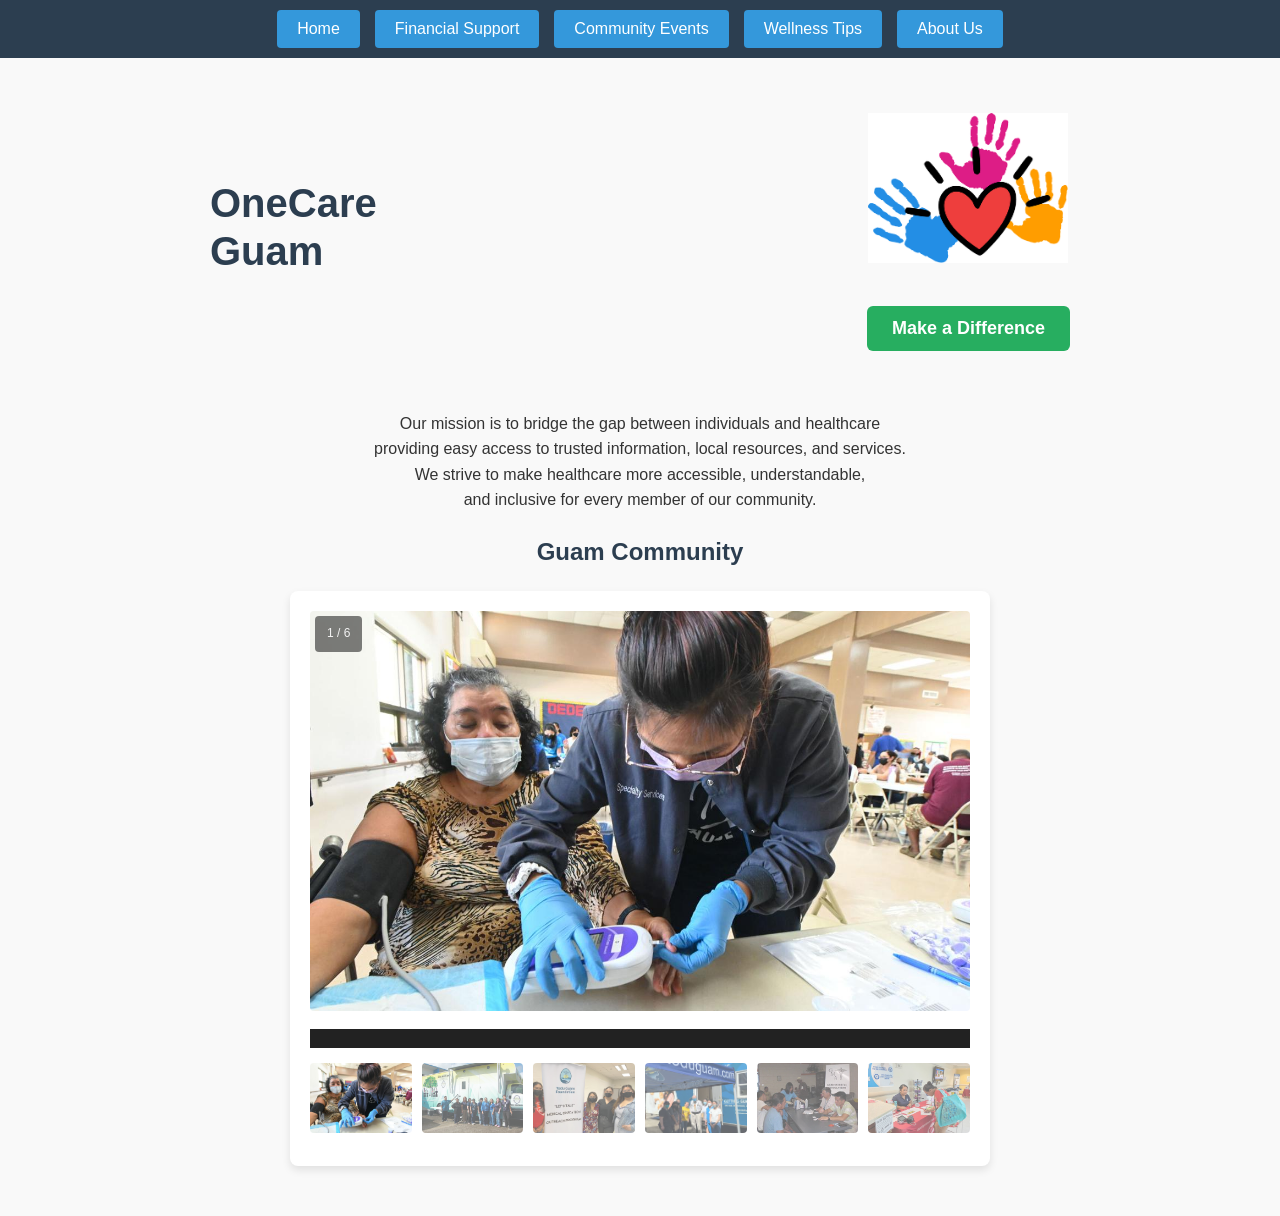
==== index.html @ 42ade92b "testing new changes" ====
<!DOCTYPE html>
<html lang="en">
<head>
    <meta charset="UTF-8">
    <meta name="viewport" content="width=device-width, initial-scale=1.0">
    <title>OneCare Guam</title>
    <!-- Global Styles -->
    <link rel="stylesheet" href="styles/style.css">
    <!-- Page-Specific Styles for Home/Index -->
    <link rel="stylesheet" href="styles/index.css">
</head>

<body>

<div id="navbarHolder"></div>

<div class="content-container">
    <!-- Left Side: Main Title -->
    <div class="title-side">
        <h1>OneCare <br> Guam</h1>
    </div>
   
    <!-- Right Side: Logo & Donate Button stacked together -->
    <div class="header-right">
        <div class="hands">
            <img src="assets/Logo1.png" width="200" height="150" alt="OneCare Guam Logo">
        </div>
     
        <div class="donate">
            <a href="https://gofundme.com" target="_blank" rel="noopener noreferrer">
                <button class="donatebutton">Make a Difference</button>
            </a>
        </div>
    </div>
</div>

<p class="mission-statement">
    Our mission is to bridge the gap between individuals and healthcare
    <br>providing easy access to trusted information, local resources, and services.
    <br>We strive to make healthcare more accessible, understandable,
    <br>and inclusive for every member of our community.
</p>

<h2 class="section-title">Guam Community</h2>

<div class="container">
  <div class="mySlides">
    <div class="numbertext">1 / 6</div>
    <img src="assets/or1.jpg" alt="Blood sugar screening at Dededo Senior Citizens Center">
  </div>

  <div class="mySlides">
    <div class="numbertext">2 / 6</div>
    <img src="assets/or2.jpg" alt="DPHSS Mobile Health Clinic">
  </div>

  <div class="mySlides">
    <div class="numbertext">3 / 6</div>
    <img src="assets/or3.webp" alt="Todu Guam Foundation Prevention and Education program">
  </div>
    
  <div class="mySlides">
    <div class="numbertext">4 / 6</div>
    <img src="assets/or4.webp" alt="Todu Guam Mobile Care Clinic">
  </div>

  <div class="mySlides">
    <div class="numbertext">5 / 6</div>
    <img src="assets/or5.webp" alt="Homeless health outreach at Salvation Army">
  </div>
    
  <div class="mySlides">
    <div class="numbertext">6 / 6</div>
    <img src="assets/or6.jpg" alt="Back-to-School Immunization Outreach">
  </div>

  <div class="caption-container">
    <p id="caption"></p>
  </div>

  <div class="row">
    <div class="column">
      <img class="demo cursor" src="assets/or1.jpg" style="width:100%" onclick="currentSlide(1)" alt="Thumbnail 1">
      <div class="overlay">
        A resident receives a blood sugar screening during a Guam Regional Medical City health outreach at the Dededo Senior Citizens Center. The event provided free health screenings and medical services for Guam residents from the Federated States of Micronesia, helping improve access to preventive care and health education.
      </div>
    </div> 

    <div class="column">
      <img class="demo cursor" src="assets/or2.jpg" style="width:100%" onclick="currentSlide(2)" alt="Thumbnail 2">
      <div class="overlay">
        The DPHSS Mobile Health Clinic brings free health screenings, preventive care, and health education directly to Guam's communities, improving access to care for underserved residents and connecting them with ongoing health services.
      </div>
    </div>

    <div class="column">
      <img class="demo cursor" src="assets/or3.webp" style="width:100%" onclick="currentSlide(3)" alt="Thumbnail 3">
      <div class="overlay">
        Todu Guam Foundation’s Prevention and Education program promotes proactive well-being through “Let’s Talk” forums and preventive health services. The program encourages positive lifestyle changes, covers broad health topics, and holds talks across the community.
      </div>
    </div>

    <div class="column">
      <img class="demo cursor" src="assets/or4.webp" style="width:100%" onclick="currentSlide(4)" alt="Thumbnail 4">
      <div class="overlay">
        The Todu Guam Mobile Care Clinic brings free primary and preventive health services directly to underserved communities, reducing transportation barriers and improving access to care. Services include medical checkups, immunizations, vision and oral screenings, physical exams, and other basic health care at no cost.
      </div>
    </div>

    <div class="column">
      <img class="demo cursor" src="assets/or5.webp" style="width:100%" onclick="currentSlide(5)" alt="Thumbnail 5">
      <div class="overlay">
        The Guam Medical Association held a homeless health outreach at the Salvation Army Light House Recovery Center, providing free health consultations and blood pressure screenings to support the community's health needs.
      </div>    
    </div>

    <div class="column">
      <img class="demo cursor" src="assets/or6.jpg" style="width:100%" onclick="currentSlide(6)" alt="Thumbnail 6">
      <div class="overlay">
        The Department of Public Health and Social Services hosted a Back-to-School Immunization Outreach, providing free routine vaccinations for eligible children to help families prepare for the school year and improve access to preventive health care.
      </div>
    </div>
  </div>
</div>

<script src="scripts/navbar.js"></script>
</body>
</html>
---- styles/style.css ----
/* --- Global Resets & Layout --- */
* {
  box-sizing: border-box;
  margin: 0;
  padding: 0;
}

body {
  font-family: Arial, sans-serif;
  background-color: #f9f9f9;
  color: #333;
  line-height: 1.6;
  padding-bottom: 50px;
}

/* --- Shared Navigation Bar Style --- */
.navbar {
  display: flex;
  justify-content: center;
  background-color: #2c3e50;
  padding: 10px 0;
  gap: 15px;
}

.buttonStyle {
  background-color: #3498db;
  color: white;
  border: none;
  padding: 10px 20px;
  cursor: pointer;
  font-size: 16px;
  border-radius: 4px;
  transition: background-color 0.3s ease;
}

.buttonStyle:hover {
  background-color: #2980b9;
}

/* --- Shared Headers & Text --- */
.header h1, h2.section-title {
  text-align: center;
  margin: 20px 0;
  color: #2c3e50;
}

p {
  text-align: center;
  margin: 15px auto;
  max-width: 800px;
  padding: 0 20px;
}

/* --- Shared Bottom Logo Style --- */
.botlogo {
  text-align: center;
  margin-top: 40px;
}
---- styles/index.css ----
/* --- Index / Home Specific Layout --- */
/* --- Index / Home Specific Layout --- */
.content-container {
  display: flex;
  flex-direction: row;
  justify-content: space-between;
  align-items: center;
  max-width: 900px;
  margin: 40px auto;
  padding: 0 20px;
}

.title-side h1 {
  font-size: 3rem;
  color: #2c3e50;
  line-height: 1.2;
  text-align: left;
}

/* Groups the hands logo and button on the right */
.header-right {
  display: flex;
  flex-direction: column;
  align-items: center;
  text-align: center;
}

.hands {
  margin-bottom: 10px;
}

.donate {
  margin-top: 5px;
}

.donatebutton {
  background-color: #27ae60;
  color: white;
  padding: 12px 25px;
  font-size: 18px;
  border: none;
  border-radius: 6px;
  cursor: pointer;
  font-weight: bold;
  transition: background-color 0.3s ease;
}

.donatebutton:hover {
  background-color: #219653;
}

.content-container h1 {
  font-size: 2.5rem;
  color: #2c3e50;
  margin-bottom: 15px;
}

.hands {
  margin: 15px 0;
}

.donate {
  margin: 20px 0;
}

.donatebutton {
  background-color: #27ae60;
  color: white;
  padding: 12px 25px;
  font-size: 18px;
  border: none;
  border-radius: 6px;
  cursor: pointer;
  font-weight: bold;
  transition: background-color 0.3s ease;
}

.donatebutton:hover {
  background-color: #219653;
}

/* --- Slideshow / Gallery Specific Styles (Home Page) --- */
.container {
  position: relative;
  max-width: 700px;
  margin: auto;
  background: white;
  padding: 20px;
  box-shadow: 0 4px 8px rgba(0,0,0,0.1);
  border-radius: 8px;
}

.mySlides {
  display: none;
  text-align: center;
}

.mySlides img {
  width: 100%;
  height: 400px;
  object-fit: cover;
  border-radius: 4px;
}

.numbertext {
  color: #f2f2f2;
  font-size: 12px;
  padding: 8px 12px;
  position: absolute;
  background: rgba(0, 0, 0, 0.5);
  border-radius: 4px;
  top: 25px;
  left: 25px;
}

.caption-container {
  text-align: center;
  background-color: #222;
  padding: 2px 16px;
  color: white;
  margin-top: 10px;
}

.row {
  display: flex;
  gap: 10px;
  margin-top: 15px;
  overflow-x: auto;
  padding-bottom: 5px;
}

.column {
  flex: 1;
  cursor: pointer;
  position: relative;
}

.demo {
  opacity: 0.6;
  transition: opacity 0.3s ease;
  border-radius: 4px;
  height: 70px;
  object-fit: cover;
}

.active, .demo:hover {
  opacity: 1;
}

/* Overlay description box styling */
.overlay {
  display: none;
  font-size: 14px;
  background: #f1f1f1;
  padding: 10px;
  margin-top: 10px;
  border-radius: 4px;
  color: #333;
  text-align: left;
}
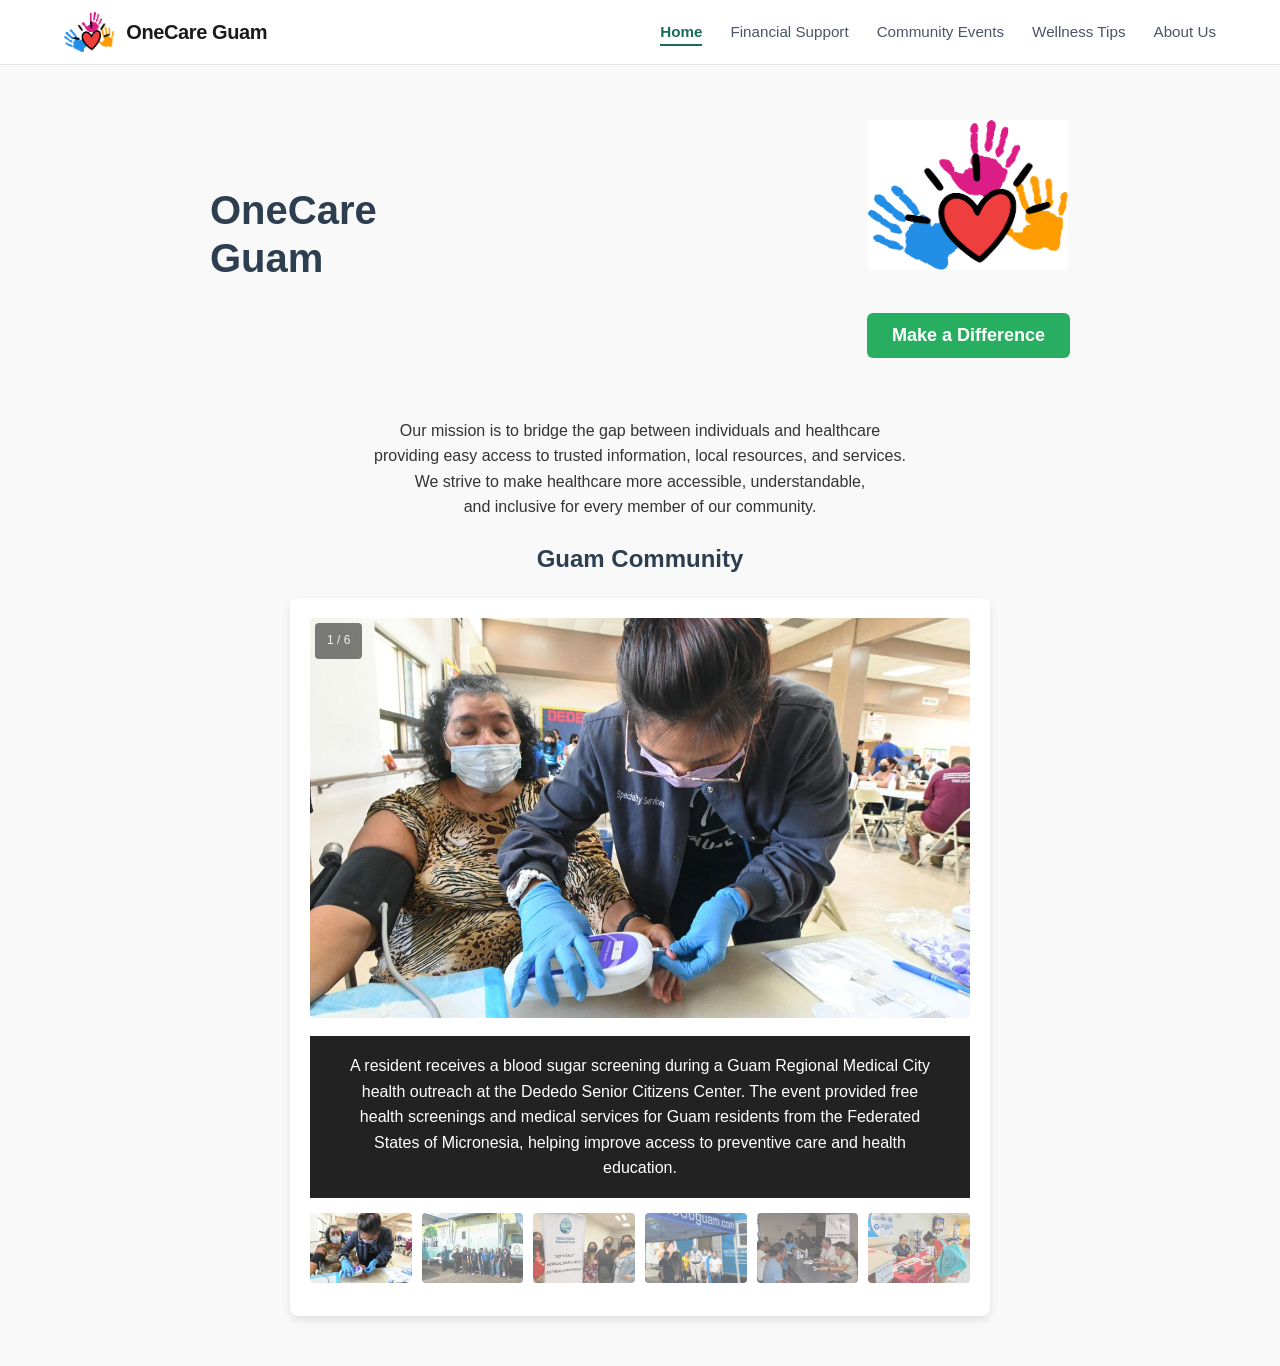
==== commit 9e6da467: "revamp header" ====
--- a/index.html
+++ b/index.html
@@ -41,6 +41,7 @@
     <br>and inclusive for every member of our community.
 </p>
 
+<!-- Handles picture slider. Uses a container and says how many pics there are -->
 <h2 class="section-title">Guam Community</h2>
 
 <div class="container">
@@ -123,6 +124,8 @@
   </div>
 </div>
 
+<!-- Separate scripts for Navigation and Carousel -->
 <script src="scripts/navbar.js"></script>
+<script src="scripts/imageCarousel.js"></script>
 </body>
 </html>
--- a/styles/style.css
+++ b/styles/style.css
@@ -13,24 +13,74 @@
   padding-bottom: 50px;
 }
 
-/* --- Shared Navigation Bar Style --- */
-.navbar {
-  display: flex;
-  justify-content: center;
-  background-color: #2c3e50;
-  padding: 10px 0;
-  gap: 15px;
+/* --- Shared Navigation Bar --- */
+.site-navbar {
+  background-color: #ffffff;
+  border-bottom: 1px solid #e5e5e5;
+  width: 100%;
+  position: sticky;
+  top: 0;
+  z-index: 1000;
 }
 
-.buttonStyle {
-  background-color: #3498db;
-  color: white;
-  border: none;
-  padding: 10px 20px;
-  cursor: pointer;
-  font-size: 16px;
-  border-radius: 4px;
-  transition: background-color 0.3s ease;
+.nav-container {
+  max-width: 1200px;
+  margin: 0 auto;
+  padding: 12px 24px;
+  display: flex;
+  align-items: center;
+  justify-content: space-between;
+}
+
+/* Brand & Logo */
+.nav-brand {
+  display: flex;
+  align-items: center;
+  gap: 12px;
+  text-decoration: none;
+  color: #1a1a1a;
+}
+
+.nav-logo-img {
+  height: 40px;
+  width: auto;
+  object-fit: contain;
+}
+
+.nav-brand-title {
+  font-size: 1.25rem;
+  font-weight: 700;
+  letter-spacing: -0.02em;
+  color: #1a1a1a;
+}
+
+.nav-links {
+  display: flex;
+  list-style: none;
+  gap: 28px;
+  margin: 0;
+  padding: 0;
+}
+
+.nav-links a {
+  text-decoration: none;
+  color: #4a5568;
+  font-size: 0.95rem;
+  font-weight: 500;
+  padding-bottom: 4px;
+  border-bottom: 2px solid transparent;
+  transition: all 0.2s ease-in-out;
+}
+
+.nav-links a:hover {
+  color: #1a6b5c;
+  border-bottom-color: #1a6b5c;
+}
+
+.nav-links a.active {
+  color: #1a6b5c;
+  font-weight: 600;
+  border-bottom: 2px solid #1a6b5c;
 }
 
 .buttonStyle:hover {
@@ -55,4 +105,19 @@
 .botlogo {
   text-align: center;
   margin-top: 40px;
+}
+
+/* Responsive adjustment for smaller screens */
+@media (max-width: 768px) {
+  .nav-container {
+    flex-direction: column;
+    gap: 12px;
+    padding: 12px 16px;
+  }
+  
+  .nav-links {
+    gap: 16px;
+    flex-wrap: wrap;
+    justify-content: center;
+  }
 }
--- a/styles/index.css
+++ b/styles/index.css
@@ -1,4 +1,3 @@
-/* --- Index / Home Specific Layout --- */
 /* --- Index / Home Specific Layout --- */
 .content-container {
   display: flex;
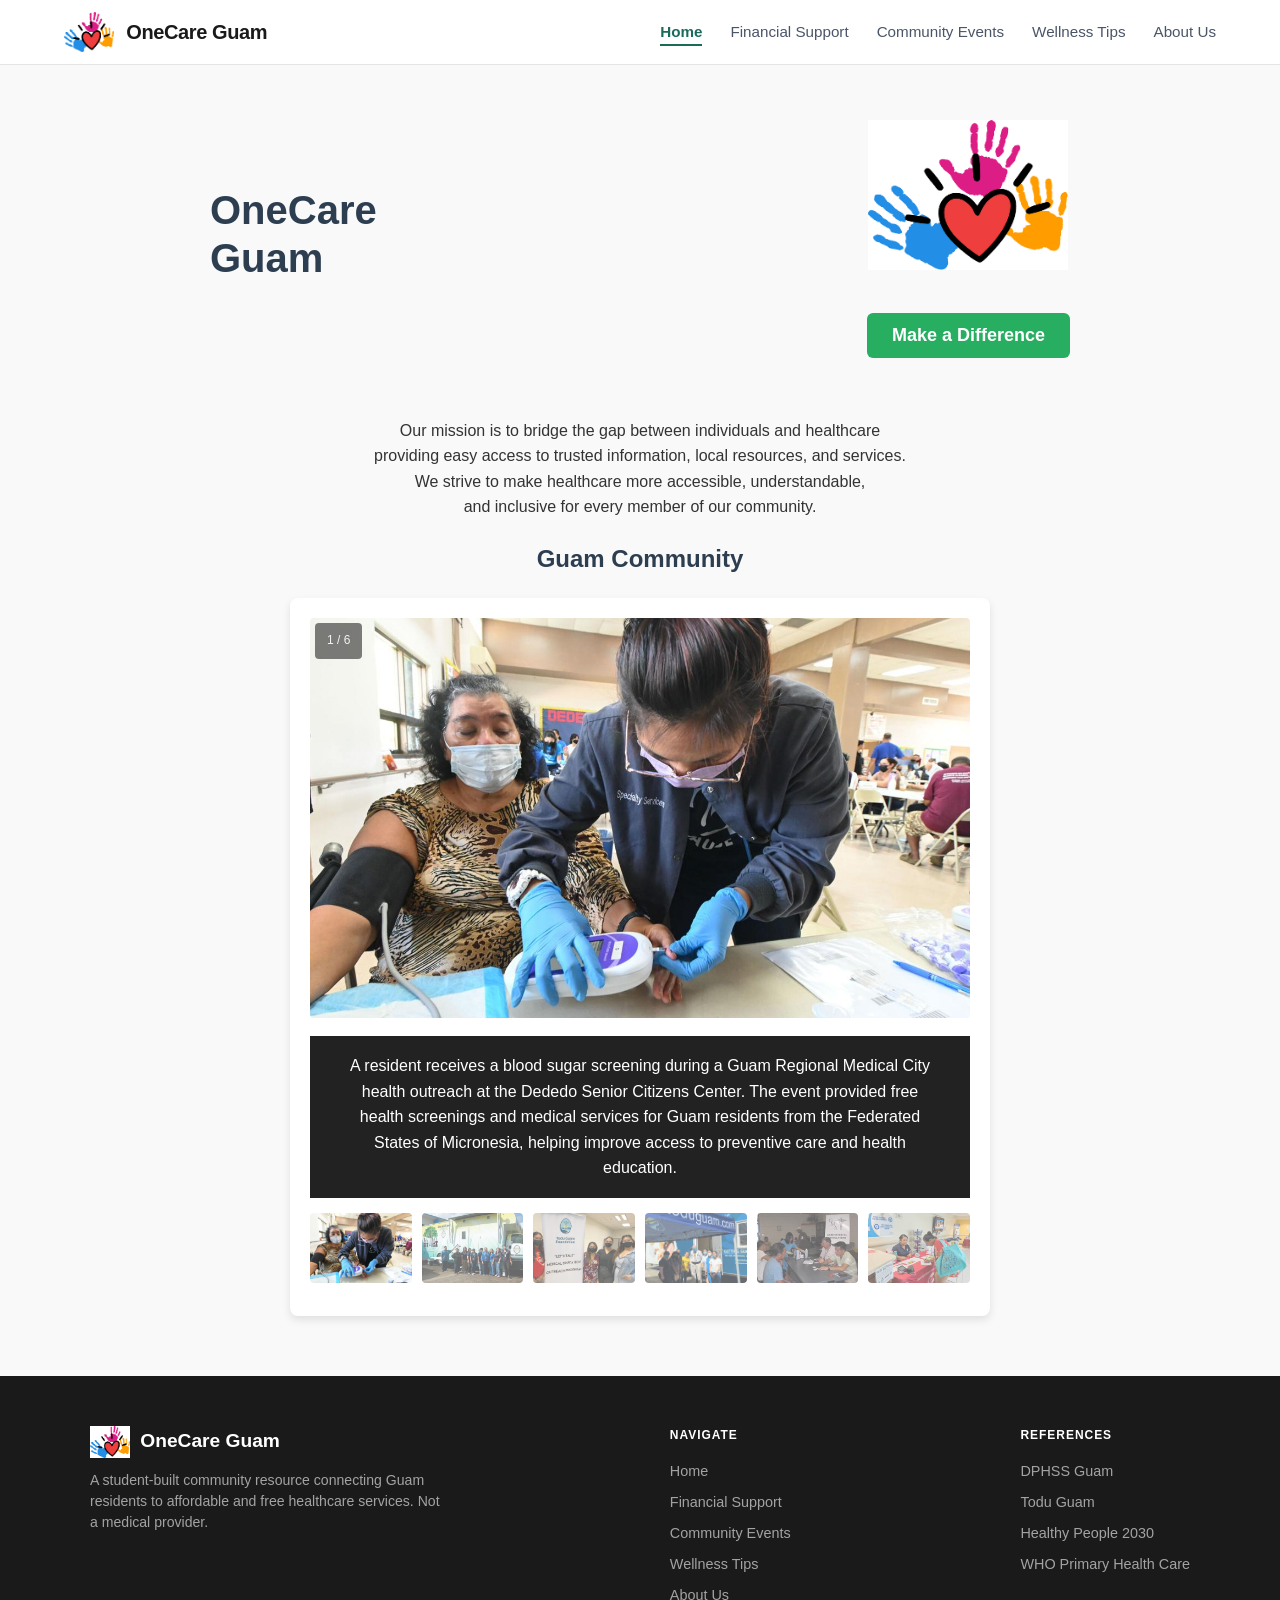
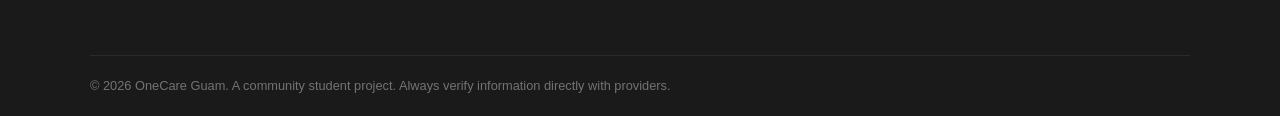
==== commit a8776cda: "Footer done" ====
--- a/index.html
+++ b/index.html
@@ -124,8 +124,11 @@
   </div>
 </div>
 
+<div id="footerHolder"></div>
+
 <!-- Separate scripts for Navigation and Carousel -->
 <script src="scripts/navbar.js"></script>
 <script src="scripts/imageCarousel.js"></script>
+<script src="scripts/footer.js"></script>
 </body>
 </html>
--- a/styles/style.css
+++ b/styles/style.css
@@ -10,7 +10,7 @@
   background-color: #f9f9f9;
   color: #333;
   line-height: 1.6;
-  padding-bottom: 50px;
+  padding-bottom: 0;
 }
 
 /* --- Shared Navigation Bar --- */
@@ -120,4 +120,116 @@
     flex-wrap: wrap;
     justify-content: center;
   }
+}
+
+/* --- Global Footer Styles --- */
+.site-footer {
+  background-color: #1a1a1a;
+  color: #a3a3a3;
+  padding: 50px 20px 20px 20px;
+  font-size: 0.9rem;
+  margin-top: 60px;
+}
+
+.footer-container {
+  max-width: 1100px;
+  margin: 0 auto;
+  display: flex;
+  justify-content: space-between;
+  gap: 40px;
+  flex-wrap: wrap;
+}
+
+/* Brand Section */
+.footer-brand {
+  max-width: 350px;
+}
+
+.footer-logo-wrap {
+  display: flex;
+  align-items: center;
+  gap: 10px;
+  margin-bottom: 12px;
+}
+
+.footer-logo {
+  height: 32px;
+  width: auto;
+}
+
+.footer-brand-title {
+  color: #ffffff;
+  font-size: 1.2rem;
+  font-weight: 700;
+}
+
+.footer-brand .footer-description {
+  color: #a3a3a3;
+  text-align: left;
+  margin: 0;
+  padding: 0;
+  font-size: 0.88rem;
+  line-height: 1.5;
+}
+
+/* Footer Link Columns */
+.footer-nav, .footer-references {
+  display: flex;
+  flex-direction: column;
+}
+
+.footer-nav h4, .footer-references h4 {
+  color: #ffffff;
+  font-size: 0.75rem;
+  text-transform: uppercase;
+  letter-spacing: 0.08em;
+  margin-bottom: 15px;
+}
+
+.footer-nav ul, .footer-references ul {
+  list-style: none;
+  padding: 0;
+  margin: 0;
+}
+
+.footer-nav li, .footer-references li {
+  margin-bottom: 8px;
+}
+
+.footer-nav a, .footer-references a {
+  color: #a3a3a3;
+  text-decoration: none;
+  transition: color 0.2s ease;
+}
+
+.footer-nav a:hover, .footer-references a:hover {
+  color: #ffffff;
+}
+
+/* Bottom Bar */
+.footer-bottom {
+  max-width: 1100px;
+  margin: 40px auto 0 auto;
+  padding-top: 20px;
+  border-top: 1px solid #2a2a2a;
+}
+
+.footer-bottom p {
+  color: #737373;
+  font-size: 0.8rem;
+  text-align: left;
+  margin: 0;
+  padding: 0;
+}
+
+/* Responsive Footer for smaller screens/mobile */
+@media (max-width: 768px) {
+  .footer-container {
+    flex-direction: column;
+    gap: 30px;
+  }
+
+  .footer-brand {
+    max-width: 100%;
+  }
 }
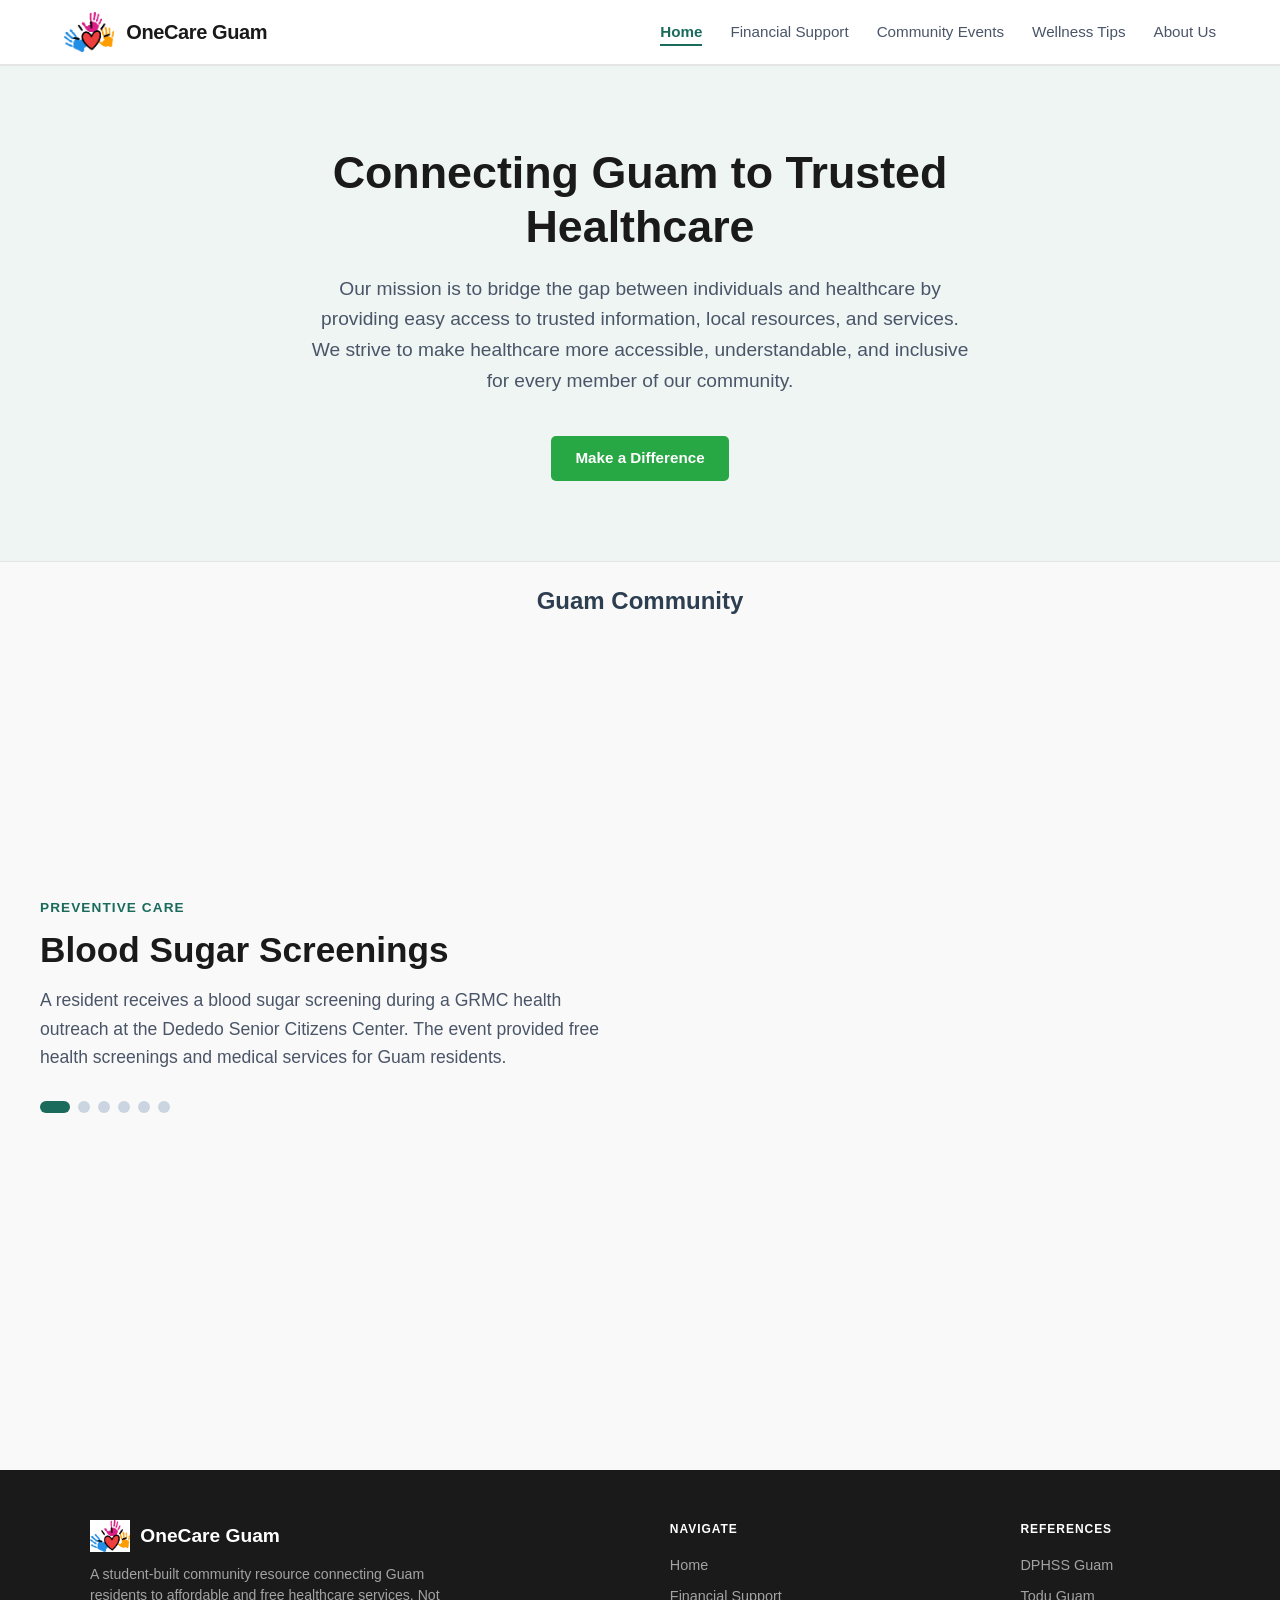
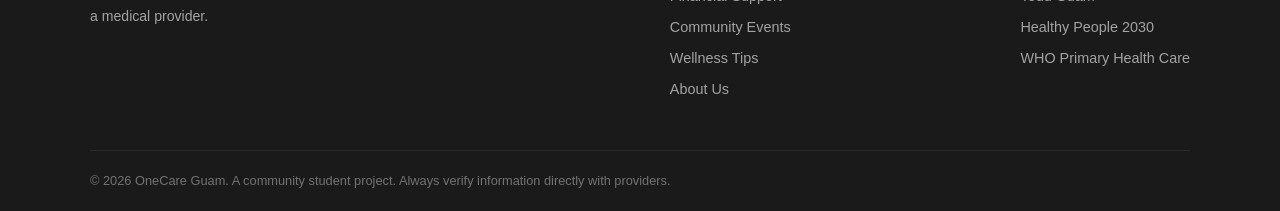
==== commit ab5ce229: "Card carousel UI update" ====
--- a/index.html
+++ b/index.html
@@ -12,117 +12,47 @@
 
 <body>
 
-<div id="navbarHolder"></div>
+<!-- Nav Bar -->
+<header id="navbarHolder" class="site-navbar"></header>
 
-<div class="content-container">
-    <!-- Left Side: Main Title -->
-    <div class="title-side">
-        <h1>OneCare <br> Guam</h1>
-    </div>
-   
-    <!-- Right Side: Logo & Donate Button stacked together -->
-    <div class="header-right">
-        <div class="hands">
-            <img src="assets/Logo1.png" width="200" height="150" alt="OneCare Guam Logo">
-        </div>
-     
-        <div class="donate">
-            <a href="https://gofundme.com" target="_blank" rel="noopener noreferrer">
-                <button class="donatebutton">Make a Difference</button>
-            </a>
-        </div>
-    </div>
-</div>
-
-<p class="mission-statement">
-    Our mission is to bridge the gap between individuals and healthcare
-    <br>providing easy access to trusted information, local resources, and services.
-    <br>We strive to make healthcare more accessible, understandable,
-    <br>and inclusive for every member of our community.
-</p>
+<!-- Hero Banner -->
+<section class="hero-banner">
+  <div class="hero-content">
+    <h1>Connecting Guam to Trusted Healthcare</h1>
+    <p>Our mission is to bridge the gap between individuals and healthcare by providing easy access to trusted information, local resources, and services. We strive to make healthcare more accessible, understandable, and inclusive for every member of our community.</p>
+    
+    <!-- Here is the button added back to the hero! -->
+    <a href="https://gofundme.com" target="_blank" rel="noopener noreferrer" class="btn-primary" style="display: inline-block; margin-top: 10px;">Make a Difference</a>
+  </div>
+</section>
 
 <!-- Handles picture slider. Uses a container and says how many pics there are -->
+<!-- The New 3D Carousel Section -->
 <h2 class="section-title">Guam Community</h2>
 
-<div class="container">
-  <div class="mySlides">
-    <div class="numbertext">1 / 6</div>
-    <img src="assets/or1.jpg" alt="Blood sugar screening at Dededo Senior Citizens Center">
-  </div>
-
-  <div class="mySlides">
-    <div class="numbertext">2 / 6</div>
-    <img src="assets/or2.jpg" alt="DPHSS Mobile Health Clinic">
-  </div>
-
-  <div class="mySlides">
-    <div class="numbertext">3 / 6</div>
-    <img src="assets/or3.webp" alt="Todu Guam Foundation Prevention and Education program">
-  </div>
+<section class="community-carousel-section">
+  <div class="carousel-container">
     
-  <div class="mySlides">
-    <div class="numbertext">4 / 6</div>
-    <img src="assets/or4.webp" alt="Todu Guam Mobile Care Clinic">
-  </div>
-
-  <div class="mySlides">
-    <div class="numbertext">5 / 6</div>
-    <img src="assets/or5.webp" alt="Homeless health outreach at Salvation Army">
-  </div>
-    
-  <div class="mySlides">
-    <div class="numbertext">6 / 6</div>
-    <img src="assets/or6.jpg" alt="Back-to-School Immunization Outreach">
-  </div>
-
-  <div class="caption-container">
-    <p id="caption"></p>
-  </div>
-
-  <div class="row">
-    <div class="column">
-      <img class="demo cursor" src="assets/or1.jpg" style="width:100%" onclick="currentSlide(1)" alt="Thumbnail 1">
-      <div class="overlay">
-        A resident receives a blood sugar screening during a Guam Regional Medical City health outreach at the Dededo Senior Citizens Center. The event provided free health screenings and medical services for Guam residents from the Federated States of Micronesia, helping improve access to preventive care and health education.
-      </div>
-    </div> 
-
-    <div class="column">
-      <img class="demo cursor" src="assets/or2.jpg" style="width:100%" onclick="currentSlide(2)" alt="Thumbnail 2">
-      <div class="overlay">
-        The DPHSS Mobile Health Clinic brings free health screenings, preventive care, and health education directly to Guam's communities, improving access to care for underserved residents and connecting them with ongoing health services.
+    <!-- Left Side: Dynamic Text -->
+    <div class="carousel-text-content">
+      <span id="carousel-tag" class="item-tag">Community Outreach</span>
+      <h3 id="carousel-title" class="main-heading">Loading...</h3>
+      <p id="carousel-desc" class="lead-text">Please wait while the stories load.</p>
+      
+      <div class="carousel-controls" id="carousel-dots">
+        <!-- Dots injected by JS -->
       </div>
     </div>
 
-    <div class="column">
-      <img class="demo cursor" src="assets/or3.webp" style="width:100%" onclick="currentSlide(3)" alt="Thumbnail 3">
-      <div class="overlay">
-        Todu Guam Foundation’s Prevention and Education program promotes proactive well-being through “Let’s Talk” forums and preventive health services. The program encourages positive lifestyle changes, covers broad health topics, and holds talks across the community.
+    <!-- Right Side: 3D Stage -->
+    <div class="carousel-stage-3d">
+      <div id="rotatorChamber" class="rotator-chamber">
+        <!-- Cards injected by JS -->
       </div>
     </div>
 
-    <div class="column">
-      <img class="demo cursor" src="assets/or4.webp" style="width:100%" onclick="currentSlide(4)" alt="Thumbnail 4">
-      <div class="overlay">
-        The Todu Guam Mobile Care Clinic brings free primary and preventive health services directly to underserved communities, reducing transportation barriers and improving access to care. Services include medical checkups, immunizations, vision and oral screenings, physical exams, and other basic health care at no cost.
-      </div>
-    </div>
-
-    <div class="column">
-      <img class="demo cursor" src="assets/or5.webp" style="width:100%" onclick="currentSlide(5)" alt="Thumbnail 5">
-      <div class="overlay">
-        The Guam Medical Association held a homeless health outreach at the Salvation Army Light House Recovery Center, providing free health consultations and blood pressure screenings to support the community's health needs.
-      </div>    
-    </div>
-
-    <div class="column">
-      <img class="demo cursor" src="assets/or6.jpg" style="width:100%" onclick="currentSlide(6)" alt="Thumbnail 6">
-      <div class="overlay">
-        The Department of Public Health and Social Services hosted a Back-to-School Immunization Outreach, providing free routine vaccinations for eligible children to help families prepare for the school year and improve access to preventive health care.
-      </div>
-    </div>
   </div>
-</div>
+</section>
 
 <div id="footerHolder"></div>
 
--- a/styles/style.css
+++ b/styles/style.css
@@ -222,7 +222,6 @@
   padding: 0;
 }
 
-/* Responsive Footer for smaller screens/mobile */
 @media (max-width: 768px) {
   .footer-container {
     flex-direction: column;
@@ -232,4 +231,531 @@
   .footer-brand {
     max-width: 100%;
   }
+}
+
+/* --- Header CTA Button --- */
+.nav-cta {
+  display: flex;
+  align-items: center;
+}
+
+.btn-primary {
+  background-color: #28a745;
+  color: #ffffff;
+  text-decoration: none;
+  padding: 10px 24px;
+  border-radius: 5px;
+  font-weight: 600;
+  font-size: 0.95rem;
+  transition: background-color 0.2s ease-in-out;
+}
+
+.btn-primary:hover {
+  background-color: #218838;
+  color: #ffffff;
+}
+
+/* --- Hero Banner --- */
+.hero-banner {
+  background-color: #eef5f3; 
+  padding: 80px 20px;
+  text-align: center;
+  border-bottom: 1px solid #e5e5e5;
+}
+
+.hero-content {
+  max-width: 800px;
+  margin: 0 auto;
+}
+
+.hero-content h1 {
+  font-size: 2.8rem;
+  color: #1a1a1a;
+  margin-bottom: 20px;
+  line-height: 1.2;
+}
+
+.hero-content p {
+  font-size: 1.2rem;
+  color: #4a5568;
+  margin-bottom: 30px;
+  max-width: 700px;
+}
+
+/* --- 3D Carousel Layout --- */
+.community-carousel-section {
+  padding: 40px 20px 80px 20px;
+  overflow: hidden;
+}
+
+.carousel-container {
+  max-width: 1200px;
+  margin: 0 auto;
+  display: grid;
+  grid-template-columns: 1fr;
+  gap: 40px;
+  align-items: center;
+}
+
+@media (min-width: 960px) {
+  .carousel-container {
+    grid-template-columns: 1fr 1fr; /* Split layout on desktop */
+  }
+}
+
+/* --- Left Text Side --- */
+.carousel-text-content {
+  display: flex;
+  flex-direction: column;
+}
+
+.item-tag {
+  font-size: 0.85rem;
+  text-transform: uppercase;
+  letter-spacing: 0.08em;
+  font-weight: 700;
+  color: #1a6b5c;
+  margin-bottom: 10px;
+}
+
+.main-heading {
+  font-size: 2.2rem;
+  line-height: 1.2;
+  color: #1a1a1a;
+  margin-bottom: 15px;
+}
+
+.lead-text {
+  font-size: 1.1rem;
+  color: #4a5568;
+  line-height: 1.6;
+  text-align: left; /* Overriding your global p tag */
+  margin: 0; 
+  max-width: 100%;
+  padding: 0;
+}
+
+.carousel-controls {
+  margin-top: 30px;
+  display: flex;
+  gap: 8px;
+}
+
+.nav-dot {
+  width: 12px;
+  height: 12px;
+  border-radius: 50%;
+  border: none;
+  background-color: #cbd5e1;
+  cursor: pointer;
+  transition: all 0.3s ease;
+}
+
+.nav-dot.active {
+  background-color: #1a6b5c;
+  width: 30px;
+  border-radius: 10px;
+}
+
+/* --- Global Resets & Layout --- */
+* {
+  box-sizing: border-box;
+  margin: 0;
+  padding: 0;
+}
+
+body {
+  font-family: Arial, sans-serif;
+  background-color: #f9f9f9;
+  color: #333;
+  line-height: 1.6;
+  padding-bottom: 0;
+}
+
+/* --- Shared Navigation Bar --- */
+.site-navbar {
+  background-color: #ffffff;
+  border-bottom: 1px solid #e5e5e5;
+  width: 100%;
+  position: sticky;
+  top: 0;
+  z-index: 1000;
+}
+
+.nav-container {
+  max-width: 1200px;
+  margin: 0 auto;
+  padding: 12px 24px;
+  display: flex;
+  align-items: center;
+  justify-content: space-between;
+}
+
+/* Brand & Logo */
+.nav-brand {
+  display: flex;
+  align-items: center;
+  gap: 12px;
+  text-decoration: none;
+  color: #1a1a1a;
+}
+
+.nav-logo-img {
+  height: 40px;
+  width: auto;
+  object-fit: contain;
+}
+
+.nav-brand-title {
+  font-size: 1.25rem;
+  font-weight: 700;
+  letter-spacing: -0.02em;
+  color: #1a1a1a;
+}
+
+.nav-links {
+  display: flex;
+  list-style: none;
+  gap: 28px;
+  margin: 0;
+  padding: 0;
+}
+
+.nav-links a {
+  text-decoration: none;
+  color: #4a5568;
+  font-size: 0.95rem;
+  font-weight: 500;
+  padding-bottom: 4px;
+  border-bottom: 2px solid transparent;
+  transition: all 0.2s ease-in-out;
+}
+
+.nav-links a:hover {
+  color: #1a6b5c;
+  border-bottom-color: #1a6b5c;
+}
+
+.nav-links a.active {
+  color: #1a6b5c;
+  font-weight: 600;
+  border-bottom: 2px solid #1a6b5c;
+}
+
+.buttonStyle:hover {
+  background-color: #2980b9;
+}
+
+/* --- Shared Headers & Text --- */
+.header h1, h2.section-title {
+  text-align: center;
+  margin: 20px 0;
+  color: #2c3e50;
+}
+
+p {
+  text-align: center;
+  margin: 15px auto;
+  max-width: 800px;
+  padding: 0 20px;
+}
+
+/* --- Shared Bottom Logo Style --- */
+.botlogo {
+  text-align: center;
+  margin-top: 40px;
+}
+
+/* Responsive adjustment for smaller screens */
+@media (max-width: 768px) {
+  .nav-container {
+    flex-direction: column;
+    gap: 12px;
+    padding: 12px 16px;
+  }
+  
+  .nav-links {
+    gap: 16px;
+    flex-wrap: wrap;
+    justify-content: center;
+  }
+}
+
+/* --- Global Footer Styles --- */
+.site-footer {
+  background-color: #1a1a1a;
+  color: #a3a3a3;
+  padding: 50px 20px 20px 20px;
+  font-size: 0.9rem;
+  margin-top: 60px;
+}
+
+.footer-container {
+  max-width: 1100px;
+  margin: 0 auto;
+  display: flex;
+  justify-content: space-between;
+  gap: 40px;
+  flex-wrap: wrap;
+}
+
+/* Brand Section */
+.footer-brand {
+  max-width: 350px;
+}
+
+.footer-logo-wrap {
+  display: flex;
+  align-items: center;
+  gap: 10px;
+  margin-bottom: 12px;
+}
+
+.footer-logo {
+  height: 32px;
+  width: auto;
+}
+
+.footer-brand-title {
+  color: #ffffff;
+  font-size: 1.2rem;
+  font-weight: 700;
+}
+
+.footer-brand .footer-description {
+  color: #a3a3a3;
+  text-align: left;
+  margin: 0;
+  padding: 0;
+  font-size: 0.88rem;
+  line-height: 1.5;
+}
+
+/* Footer Link Columns */
+.footer-nav, .footer-references {
+  display: flex;
+  flex-direction: column;
+}
+
+.footer-nav h4, .footer-references h4 {
+  color: #ffffff;
+  font-size: 0.75rem;
+  text-transform: uppercase;
+  letter-spacing: 0.08em;
+  margin-bottom: 15px;
+}
+
+.footer-nav ul, .footer-references ul {
+  list-style: none;
+  padding: 0;
+  margin: 0;
+}
+
+.footer-nav li, .footer-references li {
+  margin-bottom: 8px;
+}
+
+.footer-nav a, .footer-references a {
+  color: #a3a3a3;
+  text-decoration: none;
+  transition: color 0.2s ease;
+}
+
+.footer-nav a:hover, .footer-references a:hover {
+  color: #ffffff;
+}
+
+/* Bottom Bar */
+.footer-bottom {
+  max-width: 1100px;
+  margin: 40px auto 0 auto;
+  padding-top: 20px;
+  border-top: 1px solid #2a2a2a;
+}
+
+.footer-bottom p {
+  color: #737373;
+  font-size: 0.8rem;
+  text-align: left;
+  margin: 0;
+  padding: 0;
+}
+
+@media (max-width: 768px) {
+  .footer-container {
+    flex-direction: column;
+    gap: 30px;
+  }
+
+  .footer-brand {
+    max-width: 100%;
+  }
+}
+
+/* --- Header CTA Button --- */
+.nav-cta {
+  display: flex;
+  align-items: center;
+}
+
+.btn-primary {
+  background-color: #28a745;
+  color: #ffffff;
+  text-decoration: none;
+  padding: 10px 24px;
+  border-radius: 5px;
+  font-weight: 600;
+  font-size: 0.95rem;
+  transition: background-color 0.2s ease-in-out;
+}
+
+.btn-primary:hover {
+  background-color: #218838;
+  color: #ffffff;
+}
+
+/* --- Hero Banner --- */
+.hero-banner {
+  background-color: #eef5f3; 
+  padding: 80px 20px;
+  text-align: center;
+  border-bottom: 1px solid #e5e5e5;
+}
+
+.hero-content {
+  max-width: 800px;
+  margin: 0 auto;
+}
+
+.hero-content h1 {
+  font-size: 2.8rem;
+  color: #1a1a1a;
+  margin-bottom: 20px;
+  line-height: 1.2;
+}
+
+.hero-content p {
+  font-size: 1.2rem;
+  color: #4a5568;
+  margin-bottom: 30px;
+  max-width: 700px;
+}
+
+/* --- 3D Carousel Layout --- */
+.community-carousel-section {
+  padding: 40px 20px 80px 20px;
+  overflow: hidden;
+}
+
+.carousel-container {
+  max-width: 1200px;
+  margin: 0 auto;
+  display: grid;
+  grid-template-columns: 1fr;
+  gap: 40px;
+  align-items: center;
+}
+
+@media (min-width: 960px) {
+  .carousel-container {
+    grid-template-columns: 1fr 1fr; /* Split layout on desktop */
+  }
+}
+
+/* --- Left Text Side --- */
+.carousel-text-content {
+  display: flex;
+  flex-direction: column;
+}
+
+.item-tag {
+  font-size: 0.85rem;
+  text-transform: uppercase;
+  letter-spacing: 0.08em;
+  font-weight: 700;
+  color: #1a6b5c;
+  margin-bottom: 10px;
+}
+
+.main-heading {
+  font-size: 2.2rem;
+  line-height: 1.2;
+  color: #1a1a1a;
+  margin-bottom: 15px;
+}
+
+.lead-text {
+  font-size: 1.1rem;
+  color: #4a5568;
+  line-height: 1.6;
+  text-align: left;
+  margin: 0; 
+  max-width: 100%;
+  padding: 0;
+}
+
+.carousel-controls {
+  margin-top: 30px;
+  display: flex;
+  gap: 8px;
+}
+
+.nav-dot {
+  width: 12px;
+  height: 12px;
+  border-radius: 50%;
+  border: none;
+  background-color: #cbd5e1;
+  cursor: pointer;
+  transition: all 0.3s ease;
+}
+
+.nav-dot.active {
+  background-color: #1a6b5c;
+  width: 30px;
+  border-radius: 10px;
+}
+
+.carousel-stage-3d {
+  position: relative;
+  width: 100%;
+  height: 650px;
+  perspective: 1200px;
+  display: flex;
+  justify-content: flex-end;
+  align-items: center;
+}
+
+.rotator-chamber {
+  width: 380px; 
+  height: 260px;
+  position: relative;
+  transform-style: preserve-3d;
+  right: -20px;
+}
+
+.chamber-card {
+  position: absolute;
+  width: 100%;
+  height: 100%;
+  left: 0;
+  top: 0;
+  border-radius: 15px;
+  overflow: hidden;
+  box-shadow: 0 20px 40px rgba(0,0,0,0.15);
+  cursor: pointer;
+  border: 4px solid #fff;
+  background: #fff;
+  transition: transform 0.8s cubic-bezier(0.25, 1, 0.5, 1), opacity 0.8s ease; 
+}
+
+.chamber-card img {
+  width: 100%;
+  height: 100%;
+  object-fit: cover;
+}
+
+/* Dim inactive cards */
+.chamber-card.dimmed {
+  opacity: 0.4;
 }
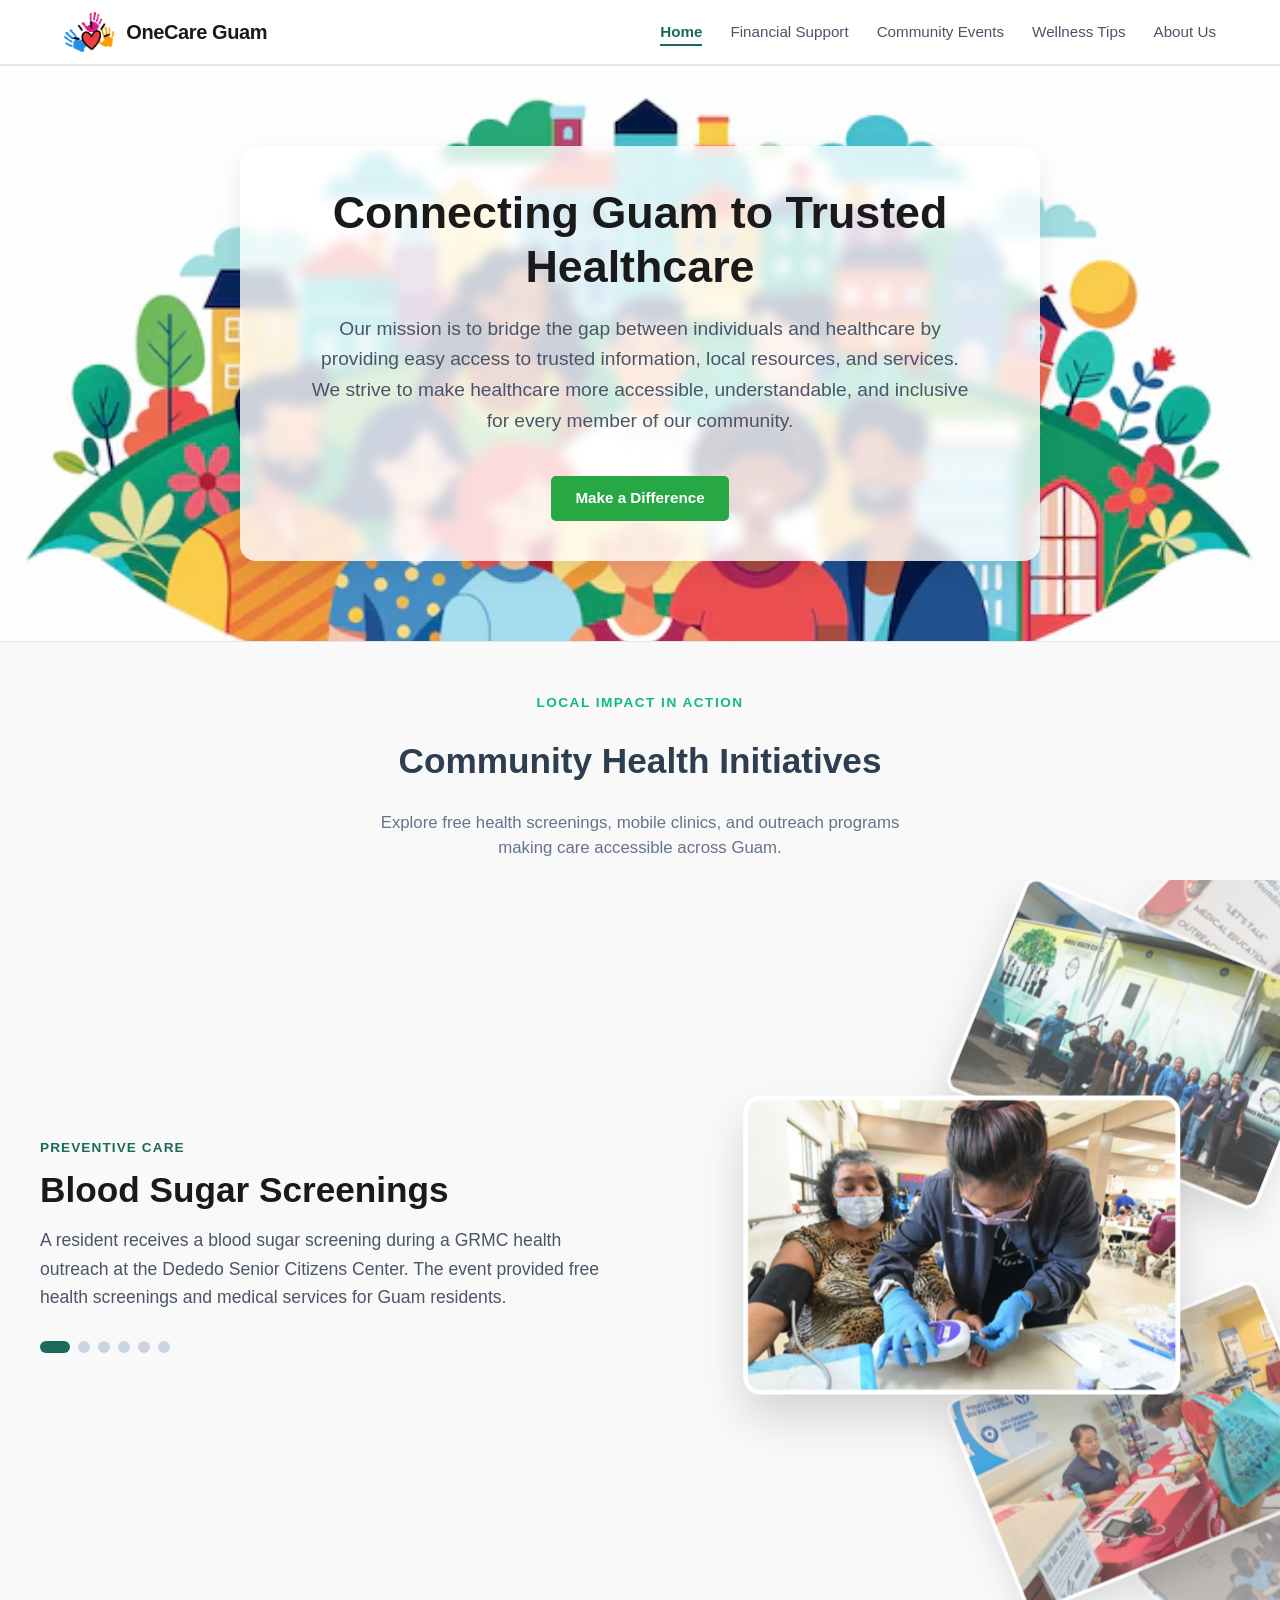
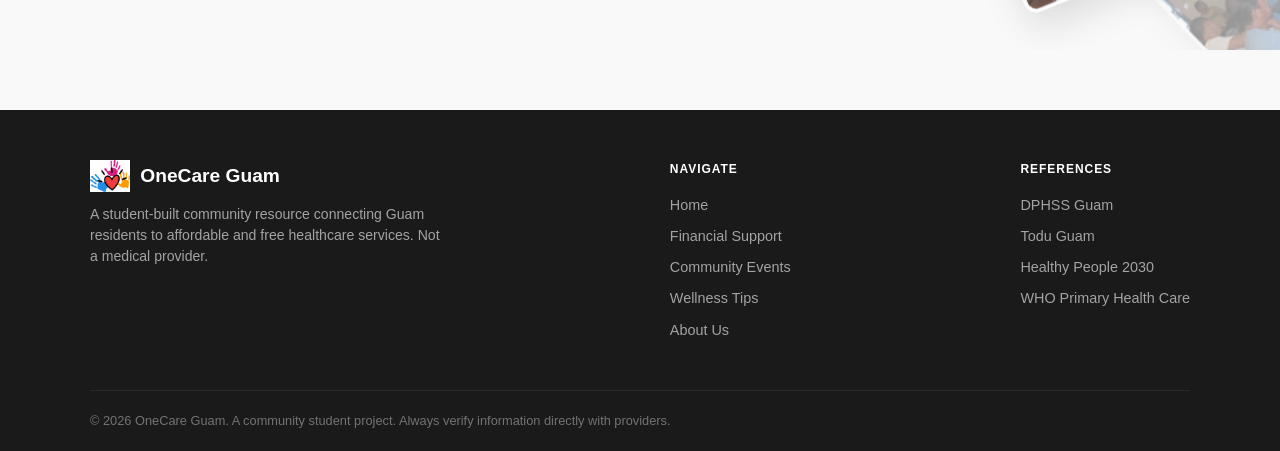
==== commit e8362a5c: "Updated UI for hero banner" ====
--- a/index.html
+++ b/index.html
@@ -20,15 +20,17 @@
   <div class="hero-content">
     <h1>Connecting Guam to Trusted Healthcare</h1>
     <p>Our mission is to bridge the gap between individuals and healthcare by providing easy access to trusted information, local resources, and services. We strive to make healthcare more accessible, understandable, and inclusive for every member of our community.</p>
-    
-    <!-- Here is the button added back to the hero! -->
+
     <a href="https://gofundme.com" target="_blank" rel="noopener noreferrer" class="btn-primary" style="display: inline-block; margin-top: 10px;">Make a Difference</a>
   </div>
 </section>
 
-<!-- Handles picture slider. Uses a container and says how many pics there are -->
-<!-- The New 3D Carousel Section -->
-<h2 class="section-title">Guam Community</h2>
+<!-- The 3D Carousel Section -->
+<div class="section-header text-center">
+  <span class="section-subtitle">Local Impact in Action</span>
+  <h2 class="section-title">Community Health Initiatives</h2>
+  <p class="section-desc">Explore free health screenings, mobile clinics, and outreach programs making care accessible across Guam.</p>
+</div>
 
 <section class="community-carousel-section">
   <div class="carousel-container">
@@ -40,14 +42,12 @@
       <p id="carousel-desc" class="lead-text">Please wait while the stories load.</p>
       
       <div class="carousel-controls" id="carousel-dots">
-        <!-- Dots injected by JS -->
       </div>
     </div>
 
     <!-- Right Side: 3D Stage -->
     <div class="carousel-stage-3d">
       <div id="rotatorChamber" class="rotator-chamber">
-        <!-- Cards injected by JS -->
       </div>
     </div>
 
@@ -56,7 +56,6 @@
 
 <div id="footerHolder"></div>
 
-<!-- Separate scripts for Navigation and Carousel -->
 <script src="scripts/navbar.js"></script>
 <script src="scripts/imageCarousel.js"></script>
 <script src="scripts/footer.js"></script>
--- a/styles/style.css
+++ b/styles/style.css
@@ -255,31 +255,78 @@
   color: #ffffff;
 }
 
-/* --- Hero Banner --- */
 .hero-banner {
-  background-color: #eef5f3; 
-  padding: 80px 20px;
+  background-image: url('../assets/HeroBackground.avif');
+  background-size: cover;
+  background-position: center top; 
+  background-repeat: no-repeat;
+  position: relative;
+
+  background-color: #ffffff; 
+  padding: 60px 20px 80px;
   text-align: center;
   border-bottom: 1px solid #e5e5e5;
+
+  display: flex;
+  justify-content: center;
+  align-items: center;
+  min-height: 480px;
 }
 
 .hero-content {
-  max-width: 800px;
+  max-width: 700px;
   margin: 0 auto;
+  
+  background: rgba(255, 255, 255, 0.80);
+  padding: 40px 35px;
+  border-radius: 16px;
+  box-shadow: 0 10px 30px rgba(0, 0, 0, 0.08);
+  backdrop-filter: blur(6px);
 }
 
 .hero-content h1 {
-  font-size: 2.8rem;
-  color: #1a1a1a;
+  font-size: 2.5rem;
+  color: #1a2b4c;
+  margin-bottom: 16px;
+  line-height: 1.25;
+}
+
+.hero-content p {
+  font-size: 1.1rem;
+  color: #334155;
+  margin-bottom: 25px;
+  line-height: 1.6;
+}
+
+.section-header {
+  text-align: center;
+  margin-top: 50px;
   margin-bottom: 20px;
-  line-height: 1.2;
-}
-
-.hero-content p {
-  font-size: 1.2rem;
-  color: #4a5568;
-  margin-bottom: 30px;
-  max-width: 700px;
+  padding: 0 20px;
+}
+
+.section-subtitle {
+  text-transform: uppercase;
+  font-size: 0.85rem;
+  font-weight: 700;
+  letter-spacing: 1.5px;
+  color: #10b981;
+  display: block;
+  margin-bottom: 6px;
+}
+
+.section-title {
+  font-size: 2.2rem;
+  color: #1a2b4c;
+  margin-bottom: 10px;
+}
+
+.section-desc {
+  font-size: 1.05rem;
+  color: #64748b;
+  max-width: 600px;
+  margin: 0 auto;
+  line-height: 1.5;
 }
 
 /* --- 3D Carousel Layout --- */
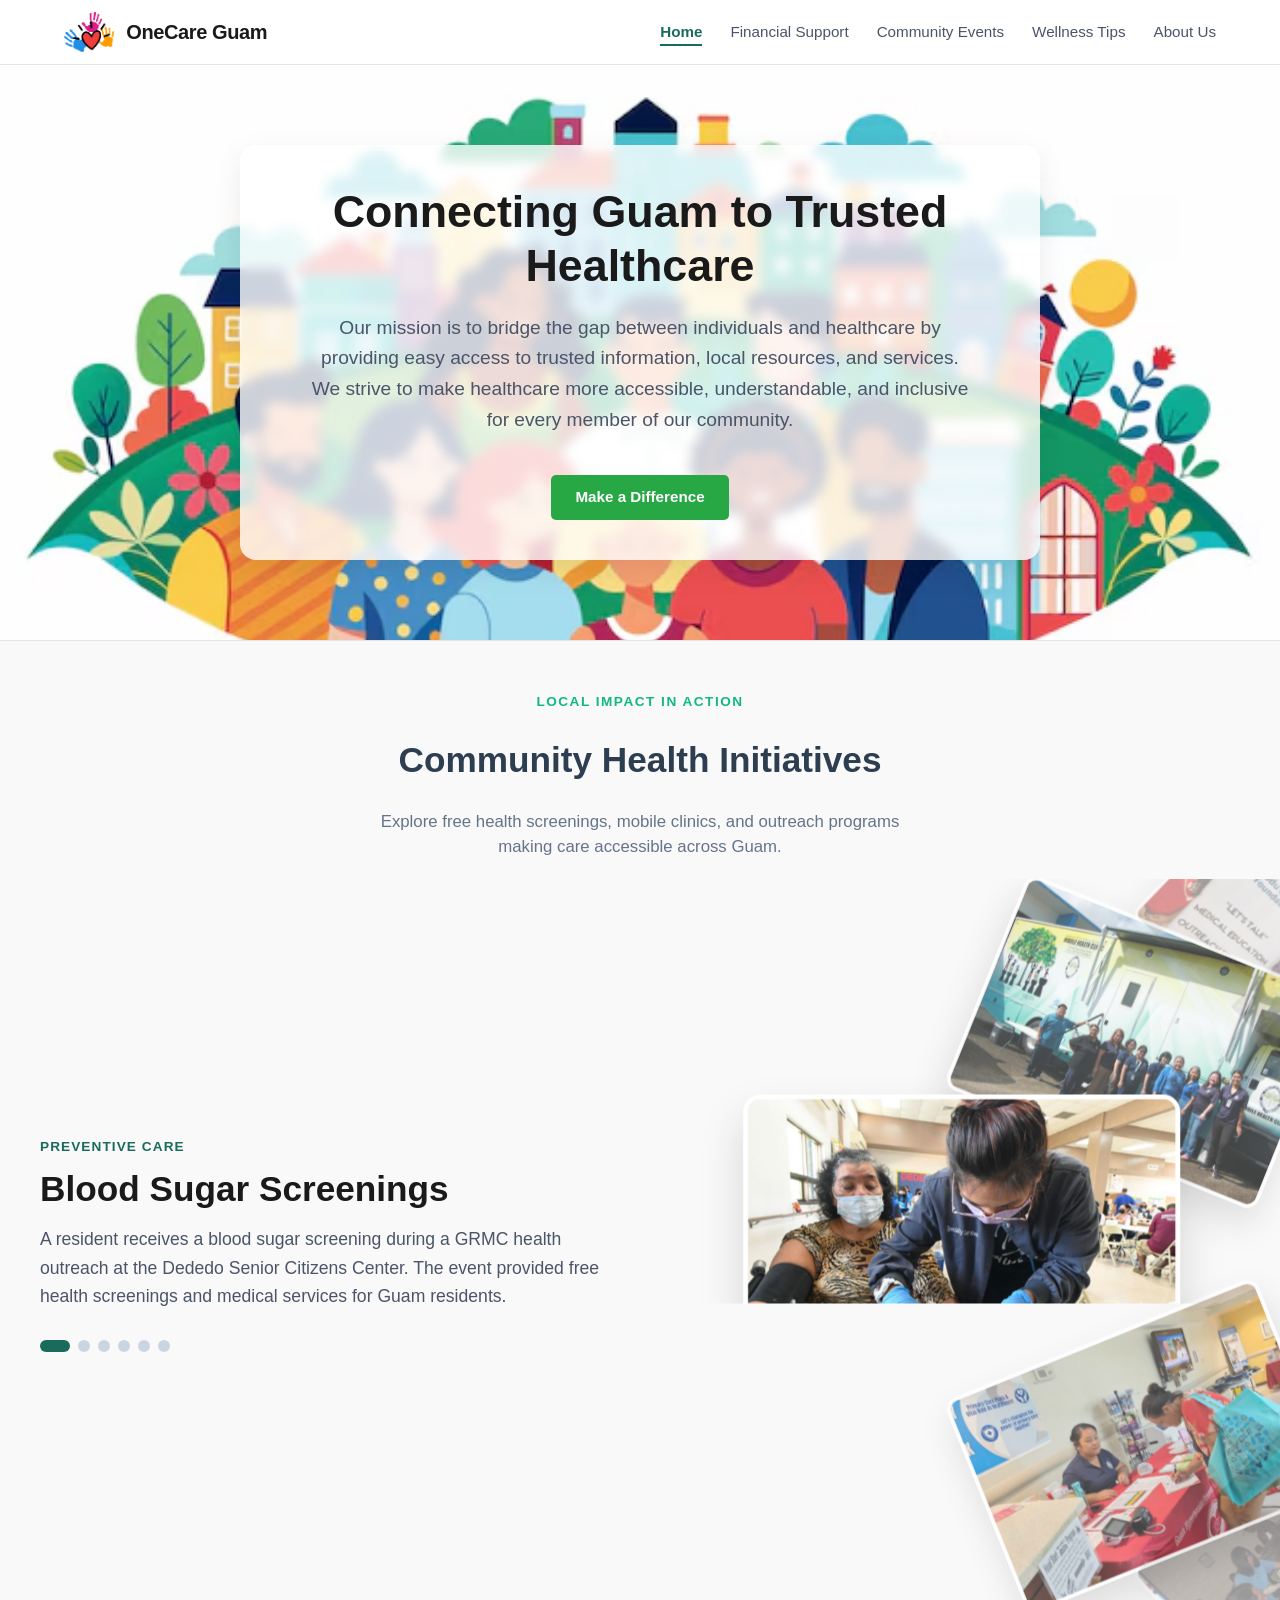
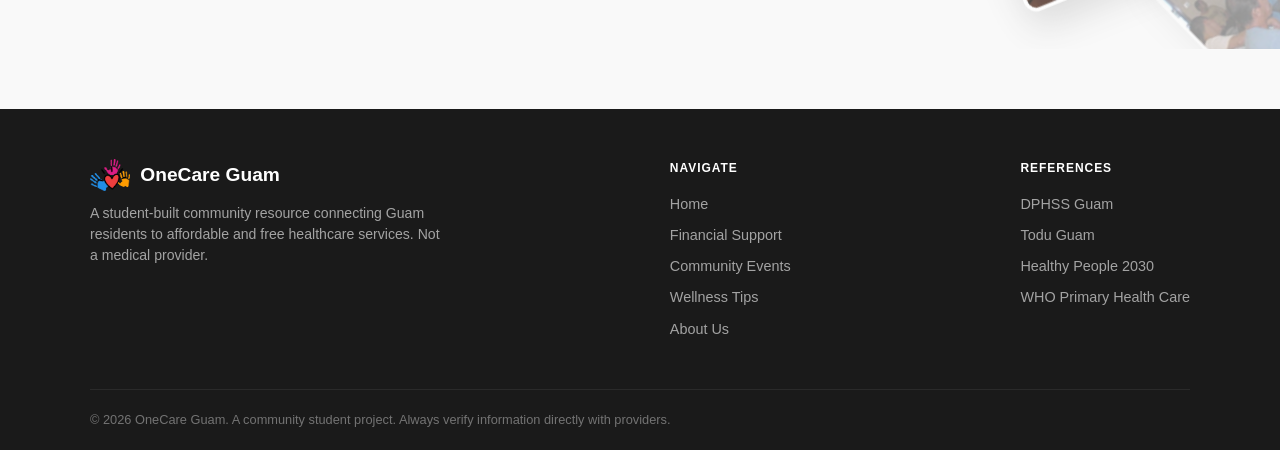
==== commit eaafdc9f: "Fixed sticky nav bar" ====
--- a/index.html
+++ b/index.html
@@ -4,19 +4,18 @@
     <meta charset="UTF-8">
     <meta name="viewport" content="width=device-width, initial-scale=1.0">
     <title>OneCare Guam</title>
-    <!-- Global Styles -->
     <link rel="stylesheet" href="styles/style.css">
-    <!-- Page-Specific Styles for Home/Index -->
     <link rel="stylesheet" href="styles/index.css">
+    <link rel="stylesheet" href="styles/navbar.css">
 </head>
 
 <body>
 
 <!-- Nav Bar -->
-<header id="navbarHolder" class="site-navbar"></header>
+<header id="navbarHolder"></header>
 
 <!-- Hero Banner -->
-<section class="hero-banner">
+<section class="hero-banner" style="background-image: url('assets/HeroBackground.avif');">
   <div class="hero-content">
     <h1>Connecting Guam to Trusted Healthcare</h1>
     <p>Our mission is to bridge the gap between individuals and healthcare by providing easy access to trusted information, local resources, and services. We strive to make healthcare more accessible, understandable, and inclusive for every member of our community.</p>
--- a/styles/style.css
+++ b/styles/style.css
@@ -256,7 +256,6 @@
 }
 
 .hero-banner {
-  background-image: url('../assets/HeroBackground.avif');
   background-size: cover;
   background-position: center top; 
   background-repeat: no-repeat;
--- a/styles/navbar.css
+++ b/styles/navbar.css
@@ -0,0 +1,86 @@
+#navbarHolder {
+  position: sticky;
+  top: 0;
+  z-index: 1000;
+  width: 100%;
+}
+
+.site-navbar {
+  background-color: #ffffff;
+  border-bottom: 1px solid #e5e5e5;
+  width: 100%;
+}
+
+.nav-container {
+  max-width: 1200px;
+  margin: 0 auto;
+  padding: 12px 24px;
+  display: flex;
+  align-items: center;
+  justify-content: space-between;
+}
+/* Brand & Logo */
+.nav-brand {
+  display: flex;
+  align-items: center;
+  gap: 12px;
+  text-decoration: none;
+  color: #1a1a1a;
+}
+
+.nav-logo-img {
+  height: 40px;
+  width: auto;
+  object-fit: contain;
+}
+
+.nav-brand-title {
+  font-size: 1.25rem;
+  font-weight: 700;
+  letter-spacing: -0.02em;
+  color: #1a1a1a;
+}
+
+.nav-links {
+  display: flex;
+  list-style: none;
+  gap: 28px;
+  margin: 0;
+  padding: 0;
+}
+
+.nav-links a {
+  text-decoration: none;
+  color: #4a5568;
+  font-size: 0.95rem;
+  font-weight: 500;
+  padding-bottom: 4px;
+  border-bottom: 2px solid transparent;
+  transition: all 0.2s ease-in-out;
+}
+
+.nav-links a:hover {
+  color: #1a6b5c;
+  border-bottom-color: #1a6b5c;
+}
+
+.nav-links a.active {
+  color: #1a6b5c;
+  font-weight: 600;
+  border-bottom: 2px solid #1a6b5c;
+}
+
+/* Responsive adjustment for smaller screens */
+@media (max-width: 768px) {
+  .nav-container {
+    flex-direction: column;
+    gap: 12px;
+    padding: 12px 16px;
+  }
+  
+  .nav-links {
+    gap: 16px;
+    flex-wrap: wrap;
+    justify-content: center;
+  }
+}
